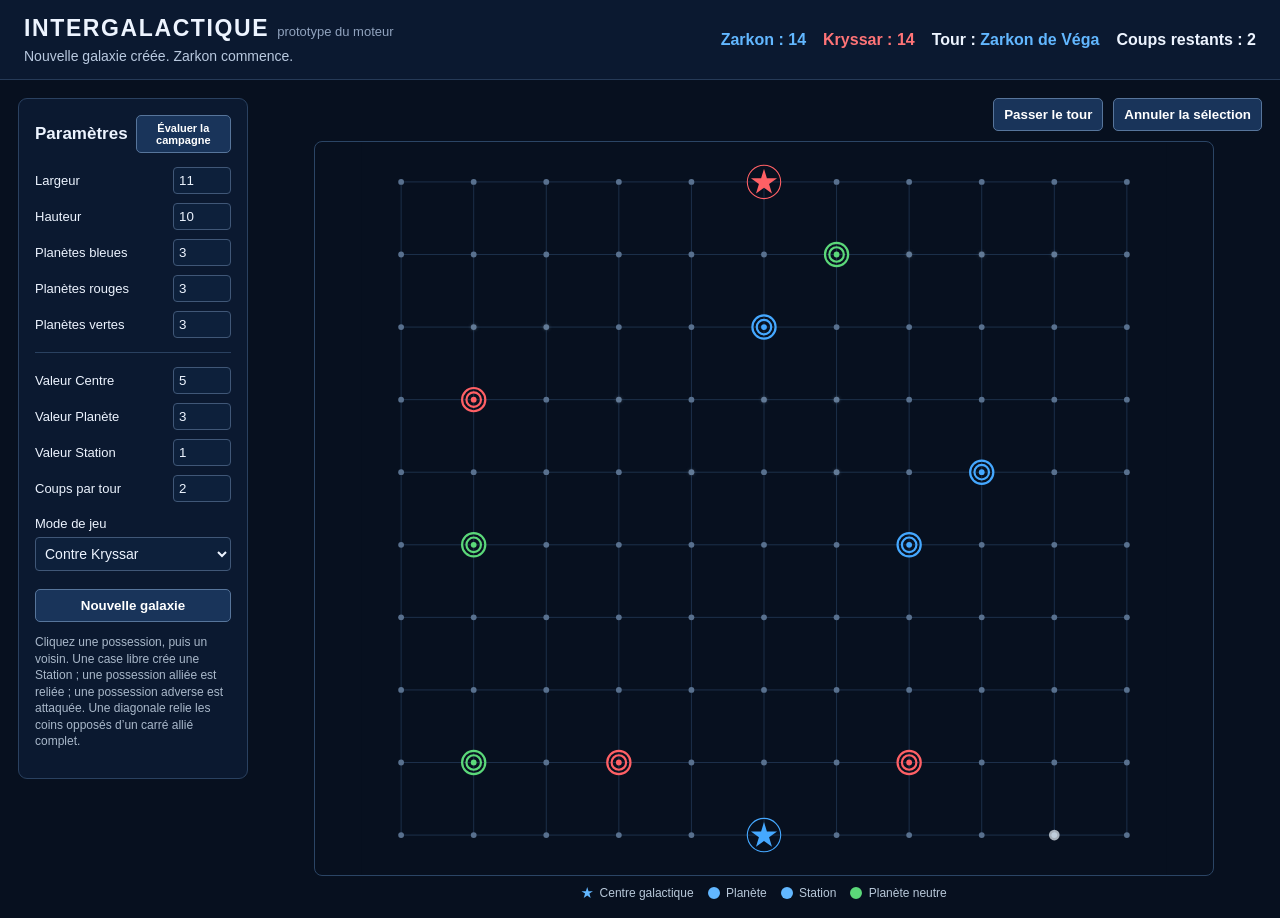
==== index.html @ 6a603766 "Base fonctionnelle INTERGALACTIQUE — déplacement Centre corrigé" ====
<!doctype html>
<html lang="fr">
<head>
  <meta charset="utf-8">
  <meta name="viewport" content="width=device-width, initial-scale=1">
  <title>INTERGALACTIQUE — prototype de réseaux</title>
  <link rel="stylesheet" href="styles.css">
</head>
<body>
  <header class="barre-haute">
    <div>
      <h1>INTERGALACTIQUE <span>prototype du moteur</span></h1>
      <p id="statut" role="status">Préparation de la galaxie…</p>
    </div>
    <div class="scores" aria-label="Scores potentiels">
      <span class="bleu">Zarkon : <output id="score-blue">0</output></span>
      <span class="rouge">Kryssar : <output id="score-red">0</output></span>
      <span>Tour : <strong id="joueur-actif" class="bleu">Zarkon</strong></span>
      <span>Coups restants : <output id="coups-restants">2</output></span>
    </div>
  </header>

  <main>
    <aside class="panneau" aria-label="Paramètres de la galaxie">
      <div class="panneau-entete">
        <h2>Paramètres</h2>
        <button id="evaluer-campagne" type="button">Évaluer la campagne</button>
      </div>
      <label>Largeur <input id="largeur" type="number" min="3" max="30" step="2" value="11"></label>
      <label>Hauteur <input id="hauteur" type="number" min="3" max="30" value="10"></label>
      <label>Planètes bleues <input id="planetes-blue" type="number" min="0" max="100" value="3"></label>
      <label>Planètes rouges <input id="planetes-red" type="number" min="0" max="100" value="3"></label>
      <label>Planètes vertes <input id="planetes-green" type="number" min="0" max="100" value="3"></label>
      <hr>
      <label>Valeur Centre <input id="valeur-centre" type="number" min="0" step="0.5" value="5"></label>
      <label>Valeur Planète <input id="valeur-planete" type="number" min="0" step="0.5" value="3"></label>
      <label>Valeur Station <input id="valeur-station" type="number" min="0" step="0.5" value="1"></label>
      <label>Coups par tour <input id="coups-par-tour" type="number" min="1" max="20" step="1" value="2"></label>
      <div class="mode-jeu">
        <label for="mode-jeu">Mode de jeu</label>
        <select id="mode-jeu">
          <option value="computer">Contre Kryssar</option>
          <option value="two-players">Seul dans la galaxie</option>
        </select>
      </div>
      <button id="nouvelle-galaxie" type="button">Nouvelle galaxie</button>
      <p class="aide">Cliquez une possession, puis un voisin. Une case libre crée une Station ; une possession alliée est reliée ; une possession adverse est attaquée. Une diagonale relie les coins opposés d’un carré allié complet.</p>
    </aside>

    <section class="zone-jeu" aria-label="Grille galactique">
      <div class="outils">
        <button id="passer-tour" type="button">Passer le tour</button>
        <button id="effacer-selection" type="button">Annuler la sélection</button>
      </div>
      <svg id="grille" viewBox="0 0 1000 1000" role="img" aria-label="Grille des réseaux galactiques"></svg>
      <section class="legende" aria-label="Légende">
        <span><i class="symbole centre bleu"></i> Centre galactique</span>
        <span><i class="symbole planete bleu"></i> Planète</span>
        <span><i class="symbole station bleu"></i> Station</span>
        <span><i class="symbole planete vert"></i> Planète neutre</span>
      </section>
    </section>
  </main>

  <dialog id="decision-campagne" aria-labelledby="titre-decision-campagne">
    <h2 id="titre-decision-campagne">Évaluer la campagne ?</h2>
    <p id="texte-decision-campagne">Souhaitez-vous continuer la partie ou terminer la campagne pour afficher le bilan actuel ?</p>
    <div class="actions-campagne" id="actions-decision-campagne">
      <button id="continuer-campagne" type="button">Continuer la partie</button>
      <button id="terminer-campagne" type="button">Terminer et afficher le bilan</button>
    </div>
    <section id="bilan-campagne" hidden aria-live="polite"></section>
    <div class="actions-campagne" id="actions-bilan-campagne" hidden>
      <button id="fermer-bilan" type="button">Fermer le bilan</button>
    </div>
  </dialog>

  <script src="config.js"></script>
  <script src="game-state.js"></script>
  <script src="network-engine.js"></script>
  <script src="rules.js"></script>
  <script src="renderer.js"></script>
  <script src="ai.js"></script>
  <script src="app.js"></script>
</body>
</html>
---- styles.css ----
:root { color-scheme: dark; font-family: Arial, sans-serif; background: #07101f; color: #edf4ff; }
* { box-sizing: border-box; }
body { margin: 0; min-height: 100vh; }
.barre-haute { display: flex; justify-content: space-between; align-items: center; gap: 24px; padding: 15px 24px; border-bottom: 1px solid #263a57; background: #0b1930; }
h1 { margin: 0; font-size: 23px; letter-spacing: .07em; } h1 span { color: #91a3be; font-size: 13px; font-weight: normal; letter-spacing: normal; } #statut { margin: 6px 0 0; color: #b9c9df; font-size: 14px; }
.scores { display: flex; flex-wrap: wrap; justify-content: flex-end; gap: 17px; font-weight: bold; } .bleu, .blue { color: #62b7ff; } .rouge, .red { color: #ff7477; }
main { display: grid; grid-template-columns: 230px minmax(0, 1fr); gap: 18px; max-width: 1400px; margin: 0 auto; padding: 18px; }
.panneau { align-self: start; padding: 16px; border: 1px solid #2a4160; border-radius: 9px; background: #0b1930; } .panneau h2 { margin: 0; font-size: 17px; } .panneau-entete { display: flex; align-items: center; justify-content: space-between; gap: 8px; margin-bottom: 14px; } #evaluer-campagne { padding: 6px 8px; font-size: 11px; }
label { display: grid; grid-template-columns: 1fr 58px; gap: 8px; align-items: center; margin: 9px 0; font-size: 13px; } input, select { width: 100%; padding: 5px; border: 1px solid #405777; border-radius: 4px; background: #0d203b; color: inherit; } .mode-jeu { margin: 14px 0 9px; } .mode-jeu label { display: block; margin: 0 0 6px; } .mode-jeu select { min-height: 34px; font-size: 14px; } hr { border: 0; border-top: 1px solid #2a4160; margin: 14px 0; }
button { padding: 8px 10px; border: 1px solid #57759b; border-radius: 5px; background: #19345a; color: #fff; font-weight: bold; cursor: pointer; } button:hover { background: #244a7d; } #nouvelle-galaxie { width: 100%; margin-top: 9px; } .aide { color: #a9b8ca; font-size: 12px; line-height: 1.38; }
.actions-campagne { display: flex; justify-content: flex-end; flex-wrap: wrap; gap: 10px; margin-top: 20px; } #decision-campagne { width: min(680px, calc(100vw - 36px)); max-height: calc(100vh - 40px); overflow: auto; padding: 24px; border: 1px solid #57759b; border-radius: 10px; background: #0b1930; color: #edf4ff; line-height: 1.5; } #decision-campagne::backdrop { background: rgb(0 0 0 / 70%); } #decision-campagne h2 { margin-top: 0; } #bilan-campagne li { margin: 8px 0; }
.zone-jeu { min-width: 0; } .outils { display: flex; justify-content: flex-end; gap: 10px; margin-bottom: 10px; } #grille { display: block; width: min(100%, 900px); height: auto; max-height: calc(100vh - 165px); margin: auto; border: 1px solid #2b4565; border-radius: 8px; background: #07101f; }
.space { fill: #07101f; } .grid-lines line { stroke: #243c5b; stroke-width: 1; } .links line { stroke-linecap: round; } .link-visible { stroke-width: 6; pointer-events: none; } .link-hit { stroke-width: 18; cursor: context-menu; } .crossing, .piece { cursor: pointer; } .zone-selection { pointer-events: all; } .point-visible { fill: #58708e; pointer-events: none; } .crossing:hover .point-visible { fill: #d8ebff; } .constellation-stars { pointer-events: none; } .constellation-group { opacity: .08; animation: constellation-cycle 10s ease-in-out var(--constellation-delay) infinite; } .constellation-star { fill: #d9edff; filter: drop-shadow(0 0 3px #b9e3ff); } @keyframes constellation-cycle { 0%, 100% { opacity: .08; } 25% { opacity: .9; } 45% { opacity: .08; } } .centre-ring { stroke-width: 1.5; pointer-events: none; } .piece.selected > :not(.zone-selection) { filter: drop-shadow(0 0 8px white); } .piece.pressed > :not(.zone-selection) { fill: #fff; stroke: #fff; } .piece.dragging-center { cursor: grabbing; } .piece.planet circle:not(.zone-selection) { stroke-width: 3; } .piece.station circle:not(.zone-selection) { stroke: #e9f5ff; stroke-width: 1; } .piece.station.pressed circle:not(.zone-selection) { stroke: #fff; }
.legende { display: flex; flex-wrap: wrap; justify-content: center; gap: 14px; margin-top: 10px; color: #b8c8d9; font-size: 12px; } .symbole { display: inline-block; width: 12px; height: 12px; vertical-align: -2px; margin-right: 3px; } .symbole.centre { clip-path: polygon(50% 0%, 61% 35%, 98% 35%, 68% 55%, 79% 92%, 50% 70%, 21% 92%, 32% 55%, 2% 35%, 39% 35%); } .symbole.planete { border: 2px solid currentColor; border-radius: 50%; } .symbole.station { border-radius: 50%; } .symbole.bleu { background: #62b7ff; color: #62b7ff; } .symbole.vert { background: #5bd879; color: #5bd879; }
@media (max-width: 760px) { .barre-haute { display: block; } .scores { justify-content: flex-start; margin-top: 10px; } main { grid-template-columns: 1fr; } .panneau { display: grid; grid-template-columns: 1fr 1fr; gap: 0 14px; } .panneau-entete, .panneau hr, .panneau .mode-jeu, .panneau .aide, #nouvelle-galaxie { grid-column: 1 / -1; } #grille { max-height: none; } }
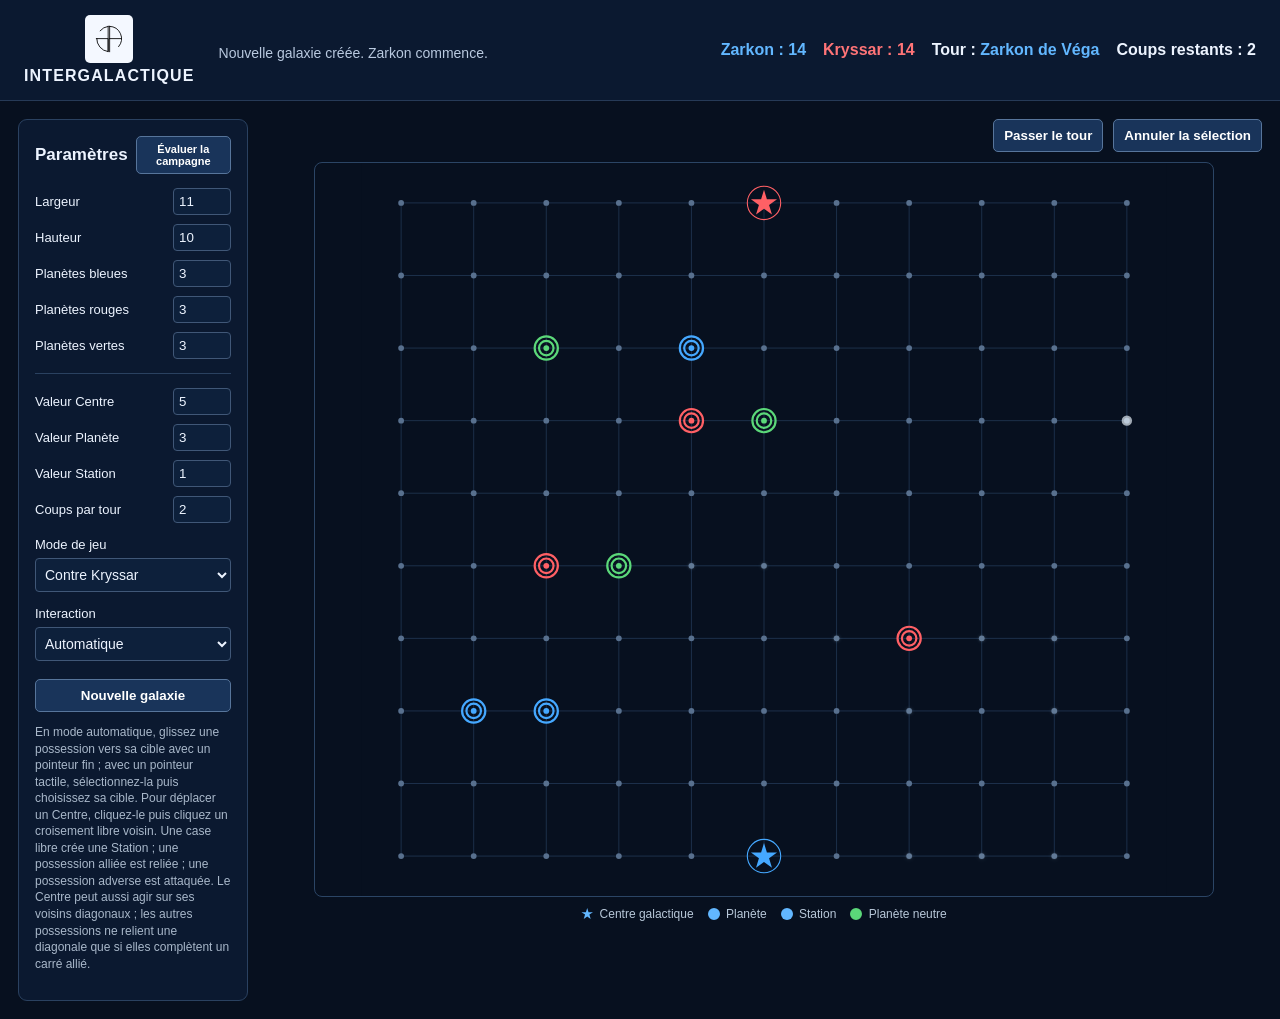
==== commit e0ed5bd8: "Stabilise INTERGALACTIQUE et ajoute le logo JA" ====
--- a/index.html
+++ b/index.html
@@ -8,8 +8,11 @@
 </head>
 <body>
   <header class="barre-haute">
-    <div>
-      <h1>INTERGALACTIQUE <span>prototype du moteur</span></h1>
+    <div class="marque">
+      <img class="logo-ja" src="logo-ja.svg" alt="Logo JA">
+      <h1>INTERGALACTIQUE</h1>
+    </div>
+    <div class="etat-partie">
       <p id="statut" role="status">Préparation de la galaxie…</p>
     </div>
     <div class="scores" aria-label="Scores potentiels">
@@ -43,8 +46,16 @@
           <option value="two-players">Seul dans la galaxie</option>
         </select>
       </div>
+      <div class="mode-jeu">
+        <label for="mode-interaction">Interaction</label>
+        <select id="mode-interaction">
+          <option value="auto">Automatique</option>
+          <option value="drag">Glisser-déposer</option>
+          <option value="selection">Sélection</option>
+        </select>
+      </div>
       <button id="nouvelle-galaxie" type="button">Nouvelle galaxie</button>
-      <p class="aide">Cliquez une possession, puis un voisin. Une case libre crée une Station ; une possession alliée est reliée ; une possession adverse est attaquée. Une diagonale relie les coins opposés d’un carré allié complet.</p>
+      <p class="aide">En mode automatique, glissez une possession vers sa cible avec un pointeur fin ; avec un pointeur tactile, sélectionnez-la puis choisissez sa cible. Pour déplacer un Centre, cliquez-le puis cliquez un croisement libre voisin. Une case libre crée une Station ; une possession alliée est reliée ; une possession adverse est attaquée. Le Centre peut aussi agir sur ses voisins diagonaux ; les autres possessions ne relient une diagonale que si elles complètent un carré allié.</p>
     </aside>
 
     <section class="zone-jeu" aria-label="Grille galactique">
--- a/styles.css
+++ b/styles.css
@@ -2,7 +2,8 @@
 * { box-sizing: border-box; }
 body { margin: 0; min-height: 100vh; }
 .barre-haute { display: flex; justify-content: space-between; align-items: center; gap: 24px; padding: 15px 24px; border-bottom: 1px solid #263a57; background: #0b1930; }
-h1 { margin: 0; font-size: 23px; letter-spacing: .07em; } h1 span { color: #91a3be; font-size: 13px; font-weight: normal; letter-spacing: normal; } #statut { margin: 6px 0 0; color: #b9c9df; font-size: 14px; }
+.marque { display: grid; justify-items: center; gap: 4px; } .logo-ja { width: 48px; height: 48px; padding: 4px; border-radius: 5px; background: #f4f8ff; } h1 { margin: 0; font-size: 16px; letter-spacing: .07em; } .etat-partie { flex: 1; } #statut { margin: 6px 0 0; color: #b9c9df; font-size: 14px; }
+#statut.valeur-blue, #statut.valeur-red, #statut.valeur-green { font-size: 18px; font-weight: bold; } #statut.valeur-blue { color: #62b7ff; } #statut.valeur-red { color: #ff7477; } #statut.valeur-green { color: #5bd879; }
 .scores { display: flex; flex-wrap: wrap; justify-content: flex-end; gap: 17px; font-weight: bold; } .bleu, .blue { color: #62b7ff; } .rouge, .red { color: #ff7477; }
 main { display: grid; grid-template-columns: 230px minmax(0, 1fr); gap: 18px; max-width: 1400px; margin: 0 auto; padding: 18px; }
 .panneau { align-self: start; padding: 16px; border: 1px solid #2a4160; border-radius: 9px; background: #0b1930; } .panneau h2 { margin: 0; font-size: 17px; } .panneau-entete { display: flex; align-items: center; justify-content: space-between; gap: 8px; margin-bottom: 14px; } #evaluer-campagne { padding: 6px 8px; font-size: 11px; }
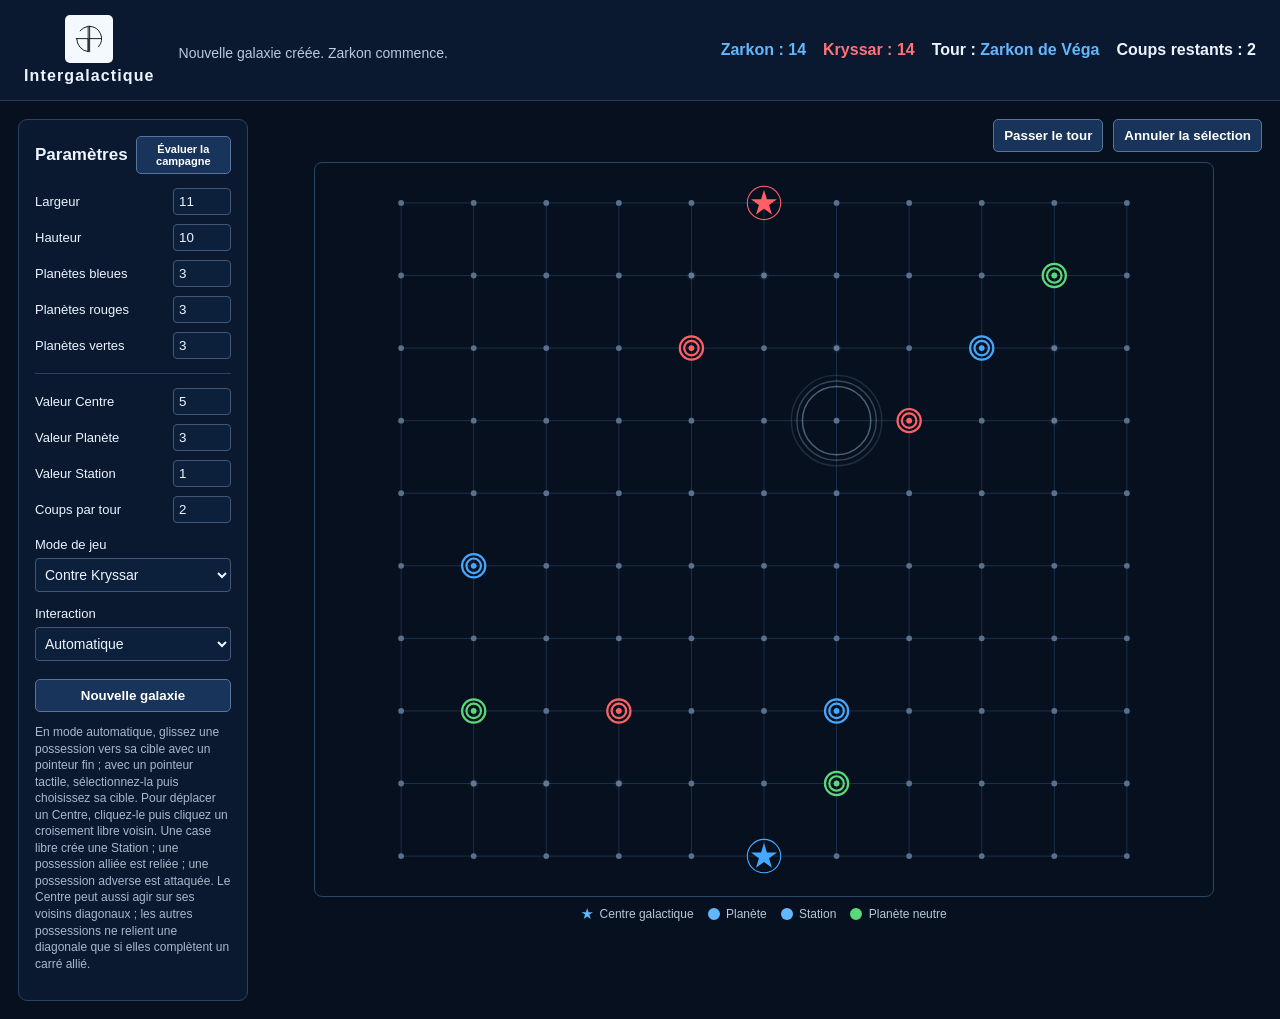
==== commit d9e4fb45: "Ajoute l’installation PWA d’INTERGALACTIQUE" ====
--- a/index.html
+++ b/index.html
@@ -3,14 +3,19 @@
 <head>
   <meta charset="utf-8">
   <meta name="viewport" content="width=device-width, initial-scale=1">
+  <meta name="theme-color" content="#0b1930">
+  <meta name="apple-mobile-web-app-capable" content="yes">
+  <meta name="apple-mobile-web-app-status-bar-style" content="black-translucent">
   <title>INTERGALACTIQUE — prototype de réseaux</title>
+  <link rel="manifest" href="manifest.webmanifest">
+  <link rel="apple-touch-icon" href="icon-192.png">
   <link rel="stylesheet" href="styles.css">
 </head>
 <body>
   <header class="barre-haute">
     <div class="marque">
       <img class="logo-ja" src="logo-ja.svg" alt="Logo JA">
-      <h1>INTERGALACTIQUE</h1>
+      <h1>Intergalactique</h1>
     </div>
     <div class="etat-partie">
       <p id="statut" role="status">Préparation de la galaxie…</p>
@@ -93,5 +98,10 @@
   <script src="renderer.js"></script>
   <script src="ai.js"></script>
   <script src="app.js"></script>
+  <script>
+    if ('serviceWorker' in navigator) {
+      window.addEventListener('load', () => navigator.serviceWorker.register('./service-worker.js'));
+    }
+  </script>
 </body>
 </html>
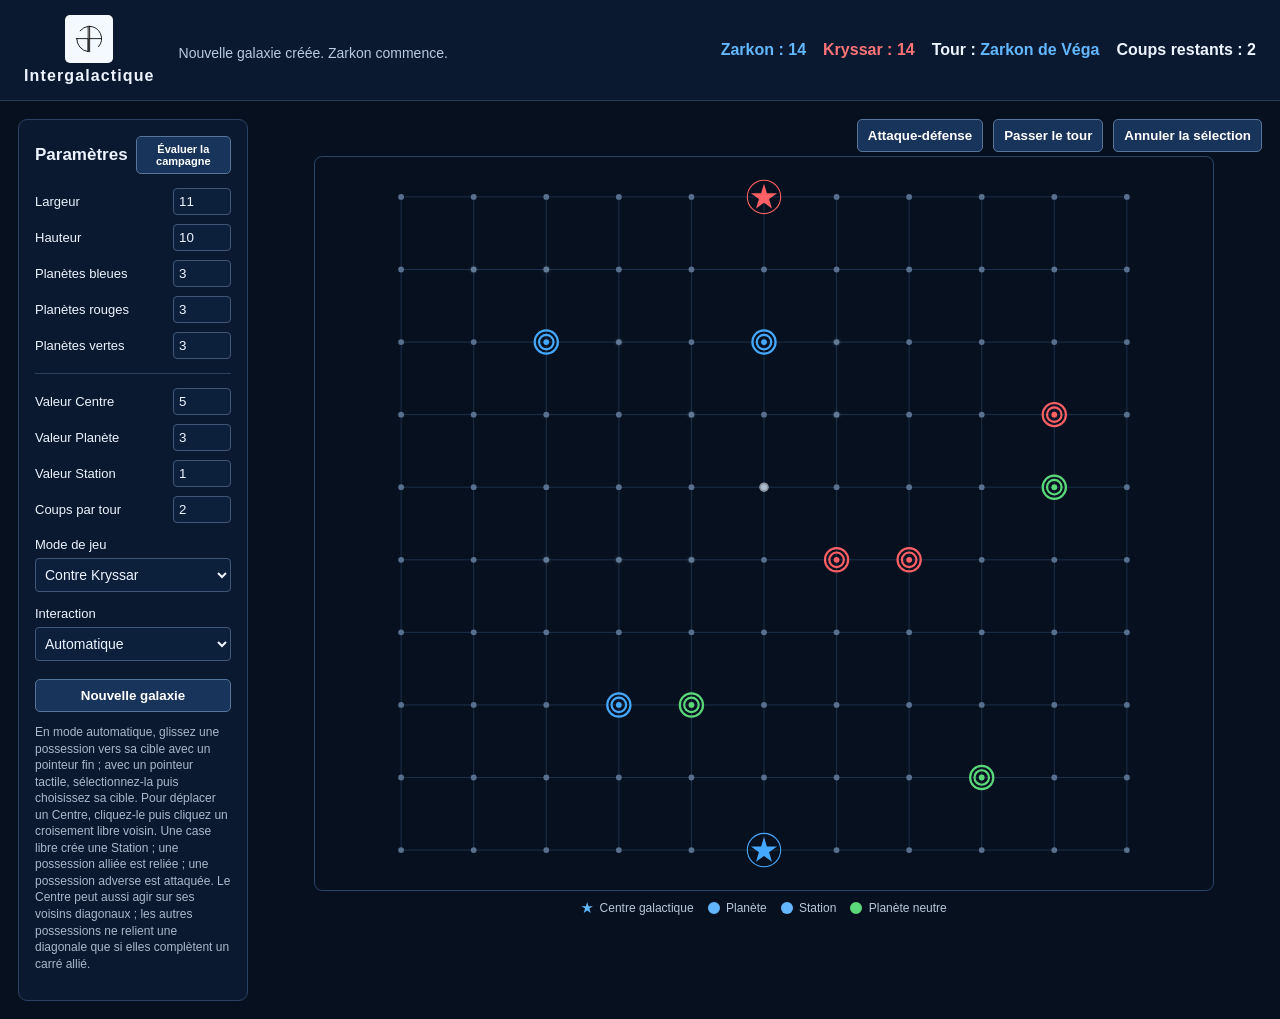
==== commit 578ef62b: "Améliore l’affichage des messages et de l’aide" ====
--- a/index.html
+++ b/index.html
@@ -65,6 +65,7 @@
 
     <section class="zone-jeu" aria-label="Grille galactique">
       <div class="outils">
+        <button id="attaque-defense" type="button">Attaque-défense</button>
         <button id="passer-tour" type="button">Passer le tour</button>
         <button id="effacer-selection" type="button">Annuler la sélection</button>
       </div>
@@ -78,7 +79,7 @@
     </section>
   </main>
 
-  <dialog id="decision-campagne" aria-labelledby="titre-decision-campagne">
+  <dialog id="decision-campagne" class="dialogue" aria-labelledby="titre-decision-campagne">
     <h2 id="titre-decision-campagne">Évaluer la campagne ?</h2>
     <p id="texte-decision-campagne">Souhaitez-vous continuer la partie ou terminer la campagne pour afficher le bilan actuel ?</p>
     <div class="actions-campagne" id="actions-decision-campagne">
@@ -91,6 +92,13 @@
     </div>
   </dialog>
 
+  <dialog id="attaque-defense-dialogue" class="dialogue" aria-labelledby="titre-attaque-defense">
+    <h2 id="titre-attaque-defense">Attaque-défense</h2>
+    <p>Une Planète attaque avec ses liaisons spatiales ; elle se défend avec tout son réseau si elle est reliée à son Centre, sinon avec ses liaisons spatiales.</p>
+    <p>Une Station spatiale attaque avec tout son réseau si elle est reliée à son Centre, sinon avec ses liaisons spatiales ; elle se défend avec ses liaisons spatiales.</p>
+    <form method="dialog" class="actions-campagne"><button type="submit">Fermer</button></form>
+  </dialog>
+
   <script src="config.js"></script>
   <script src="game-state.js"></script>
   <script src="network-engine.js"></script>
@@ -99,6 +107,9 @@
   <script src="ai.js"></script>
   <script src="app.js"></script>
   <script>
+    document.getElementById('attaque-defense').addEventListener('click', () => document.getElementById('attaque-defense-dialogue').showModal());
+  </script>
+  <script>
     if ('serviceWorker' in navigator) {
       window.addEventListener('load', () => navigator.serviceWorker.register('./service-worker.js'));
     }
--- a/styles.css
+++ b/styles.css
@@ -9,8 +9,8 @@
 .panneau { align-self: start; padding: 16px; border: 1px solid #2a4160; border-radius: 9px; background: #0b1930; } .panneau h2 { margin: 0; font-size: 17px; } .panneau-entete { display: flex; align-items: center; justify-content: space-between; gap: 8px; margin-bottom: 14px; } #evaluer-campagne { padding: 6px 8px; font-size: 11px; }
 label { display: grid; grid-template-columns: 1fr 58px; gap: 8px; align-items: center; margin: 9px 0; font-size: 13px; } input, select { width: 100%; padding: 5px; border: 1px solid #405777; border-radius: 4px; background: #0d203b; color: inherit; } .mode-jeu { margin: 14px 0 9px; } .mode-jeu label { display: block; margin: 0 0 6px; } .mode-jeu select { min-height: 34px; font-size: 14px; } hr { border: 0; border-top: 1px solid #2a4160; margin: 14px 0; }
 button { padding: 8px 10px; border: 1px solid #57759b; border-radius: 5px; background: #19345a; color: #fff; font-weight: bold; cursor: pointer; } button:hover { background: #244a7d; } #nouvelle-galaxie { width: 100%; margin-top: 9px; } .aide { color: #a9b8ca; font-size: 12px; line-height: 1.38; }
-.actions-campagne { display: flex; justify-content: flex-end; flex-wrap: wrap; gap: 10px; margin-top: 20px; } #decision-campagne { width: min(680px, calc(100vw - 36px)); max-height: calc(100vh - 40px); overflow: auto; padding: 24px; border: 1px solid #57759b; border-radius: 10px; background: #0b1930; color: #edf4ff; line-height: 1.5; } #decision-campagne::backdrop { background: rgb(0 0 0 / 70%); } #decision-campagne h2 { margin-top: 0; } #bilan-campagne li { margin: 8px 0; }
-.zone-jeu { min-width: 0; } .outils { display: flex; justify-content: flex-end; gap: 10px; margin-bottom: 10px; } #grille { display: block; width: min(100%, 900px); height: auto; max-height: calc(100vh - 165px); margin: auto; border: 1px solid #2b4565; border-radius: 8px; background: #07101f; }
+.actions-campagne { display: flex; justify-content: flex-end; flex-wrap: wrap; gap: 10px; margin-top: 20px; } .dialogue { width: min(680px, calc(100vw - 36px)); max-height: calc(100vh - 40px); overflow: auto; padding: 24px; border: 1px solid #57759b; border-radius: 10px; background: #0b1930; color: #edf4ff; line-height: 1.5; } .dialogue::backdrop { background: rgb(0 0 0 / 70%); } .dialogue h2 { margin-top: 0; } #bilan-campagne li { margin: 8px 0; }
+.zone-jeu { min-width: 0; } .outils { display: flex; justify-content: flex-end; gap: 10px; margin-bottom: 4px; } #grille { display: block; width: min(100%, 900px); height: auto; max-height: calc(100vh - 165px); margin: auto; border: 1px solid #2b4565; border-radius: 8px; background: #07101f; }
 .space { fill: #07101f; } .grid-lines line { stroke: #243c5b; stroke-width: 1; } .links line { stroke-linecap: round; } .link-visible { stroke-width: 6; pointer-events: none; } .link-hit { stroke-width: 18; cursor: context-menu; } .crossing, .piece { cursor: pointer; } .zone-selection { pointer-events: all; } .point-visible { fill: #58708e; pointer-events: none; } .crossing:hover .point-visible { fill: #d8ebff; } .constellation-stars { pointer-events: none; } .constellation-group { opacity: .08; animation: constellation-cycle 10s ease-in-out var(--constellation-delay) infinite; } .constellation-star { fill: #d9edff; filter: drop-shadow(0 0 3px #b9e3ff); } @keyframes constellation-cycle { 0%, 100% { opacity: .08; } 25% { opacity: .9; } 45% { opacity: .08; } } .centre-ring { stroke-width: 1.5; pointer-events: none; } .piece.selected > :not(.zone-selection) { filter: drop-shadow(0 0 8px white); } .piece.pressed > :not(.zone-selection) { fill: #fff; stroke: #fff; } .piece.dragging-center { cursor: grabbing; } .piece.planet circle:not(.zone-selection) { stroke-width: 3; } .piece.station circle:not(.zone-selection) { stroke: #e9f5ff; stroke-width: 1; } .piece.station.pressed circle:not(.zone-selection) { stroke: #fff; }
 .legende { display: flex; flex-wrap: wrap; justify-content: center; gap: 14px; margin-top: 10px; color: #b8c8d9; font-size: 12px; } .symbole { display: inline-block; width: 12px; height: 12px; vertical-align: -2px; margin-right: 3px; } .symbole.centre { clip-path: polygon(50% 0%, 61% 35%, 98% 35%, 68% 55%, 79% 92%, 50% 70%, 21% 92%, 32% 55%, 2% 35%, 39% 35%); } .symbole.planete { border: 2px solid currentColor; border-radius: 50%; } .symbole.station { border-radius: 50%; } .symbole.bleu { background: #62b7ff; color: #62b7ff; } .symbole.vert { background: #5bd879; color: #5bd879; }
 @media (max-width: 760px) { .barre-haute { display: block; } .scores { justify-content: flex-start; margin-top: 10px; } main { grid-template-columns: 1fr; } .panneau { display: grid; grid-template-columns: 1fr 1fr; gap: 0 14px; } .panneau-entete, .panneau hr, .panneau .mode-jeu, .panneau .aide, #nouvelle-galaxie { grid-column: 1 / -1; } #grille { max-height: none; } }
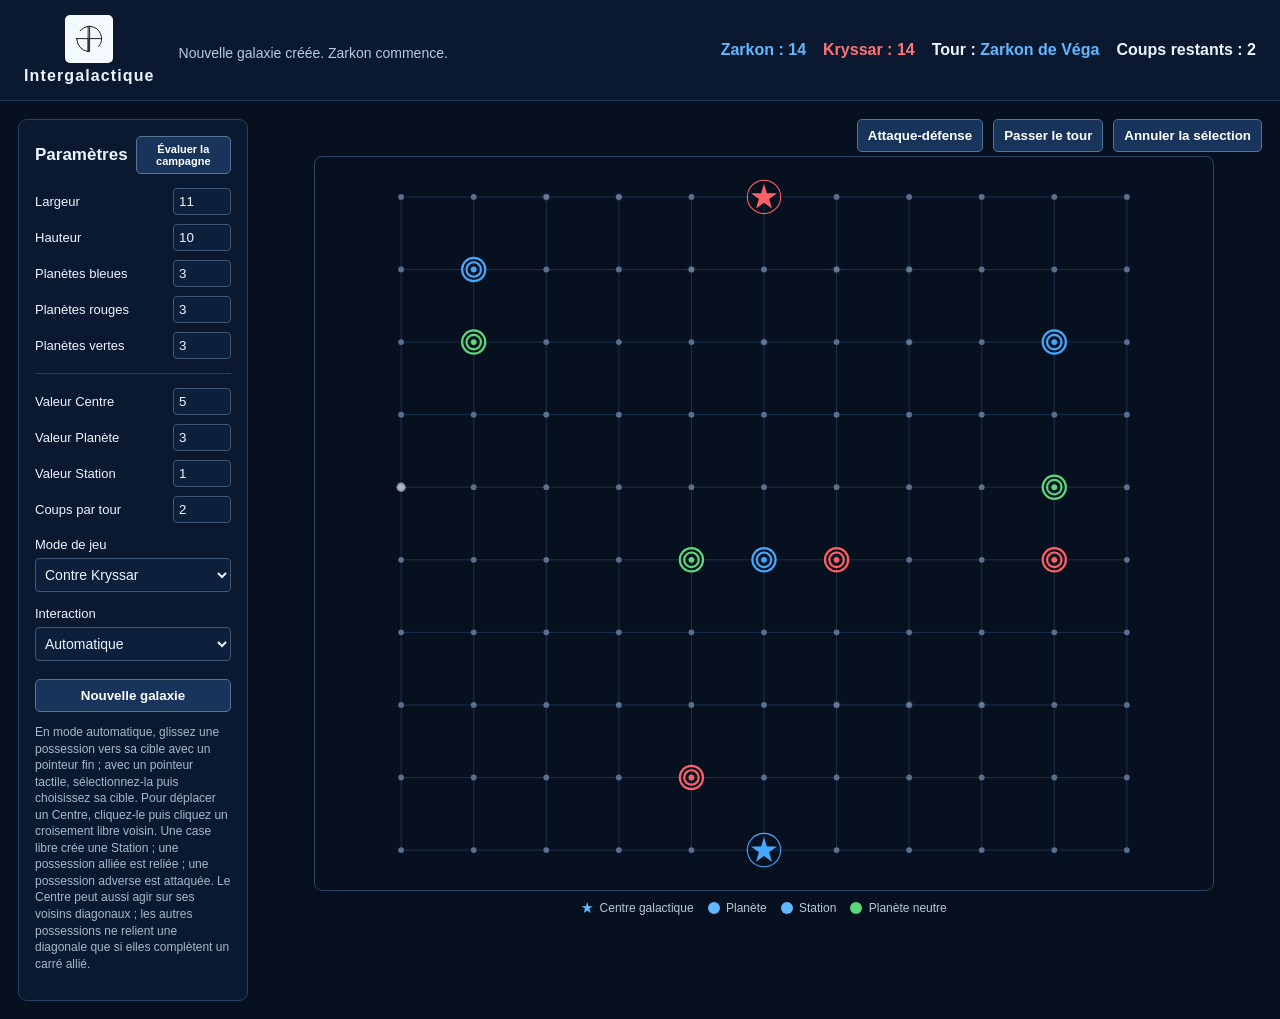
==== commit ac41ccb6: "Ajoute le processus d’actualisation PWA" ====
--- a/index.html
+++ b/index.html
@@ -16,6 +16,10 @@
     <div class="marque">
       <img class="logo-ja" src="logo-ja.svg" alt="Logo JA">
       <h1>Intergalactique</h1>
+      <section id="mise-a-jour" class="mise-a-jour" role="status" hidden>
+        <span id="message-mise-a-jour"></span>
+        <button id="actualiser-application" type="button">Actualiser l’application</button>
+      </section>
     </div>
     <div class="etat-partie">
       <p id="statut" role="status">Préparation de la galaxie…</p>
@@ -106,13 +110,9 @@
   <script src="renderer.js"></script>
   <script src="ai.js"></script>
   <script src="app.js"></script>
+  <script src="pwa.js"></script>
   <script>
     document.getElementById('attaque-defense').addEventListener('click', () => document.getElementById('attaque-defense-dialogue').showModal());
   </script>
-  <script>
-    if ('serviceWorker' in navigator) {
-      window.addEventListener('load', () => navigator.serviceWorker.register('./service-worker.js'));
-    }
-  </script>
 </body>
 </html>
--- a/styles.css
+++ b/styles.css
@@ -2,8 +2,9 @@
 * { box-sizing: border-box; }
 body { margin: 0; min-height: 100vh; }
 .barre-haute { display: flex; justify-content: space-between; align-items: center; gap: 24px; padding: 15px 24px; border-bottom: 1px solid #263a57; background: #0b1930; }
-.marque { display: grid; justify-items: center; gap: 4px; } .logo-ja { width: 48px; height: 48px; padding: 4px; border-radius: 5px; background: #f4f8ff; } h1 { margin: 0; font-size: 16px; letter-spacing: .07em; } .etat-partie { flex: 1; } #statut { margin: 6px 0 0; color: #b9c9df; font-size: 14px; }
+.marque { position: relative; display: grid; justify-items: center; gap: 4px; } .logo-ja { width: 48px; height: 48px; padding: 4px; border-radius: 5px; background: #f4f8ff; } h1 { margin: 0; font-size: 16px; letter-spacing: .07em; } .etat-partie { flex: 1; } #statut { margin: 6px 0 0; color: #b9c9df; font-size: 14px; }
 #statut.valeur-blue, #statut.valeur-red, #statut.valeur-green { font-size: 18px; font-weight: bold; } #statut.valeur-blue { color: #62b7ff; } #statut.valeur-red { color: #ff7477; } #statut.valeur-green { color: #5bd879; }
+.mise-a-jour { position: absolute; top: calc(100% + 4px); left: 50%; z-index: 2; display: flex; align-items: center; gap: 6px; width: max-content; padding: 3px 5px; border: 1px solid #52789e; border-radius: 5px; background: #183a5b; color: #eaf5ff; font-size: 11px; white-space: nowrap; transform: translateX(-50%); } .mise-a-jour[hidden] { display: none; } .mise-a-jour button { padding: 3px 6px; font-size: 11px; background: #2b5d86; }
 .scores { display: flex; flex-wrap: wrap; justify-content: flex-end; gap: 17px; font-weight: bold; } .bleu, .blue { color: #62b7ff; } .rouge, .red { color: #ff7477; }
 main { display: grid; grid-template-columns: 230px minmax(0, 1fr); gap: 18px; max-width: 1400px; margin: 0 auto; padding: 18px; }
 .panneau { align-self: start; padding: 16px; border: 1px solid #2a4160; border-radius: 9px; background: #0b1930; } .panneau h2 { margin: 0; font-size: 17px; } .panneau-entete { display: flex; align-items: center; justify-content: space-between; gap: 8px; margin-bottom: 14px; } #evaluer-campagne { padding: 6px 8px; font-size: 11px; }
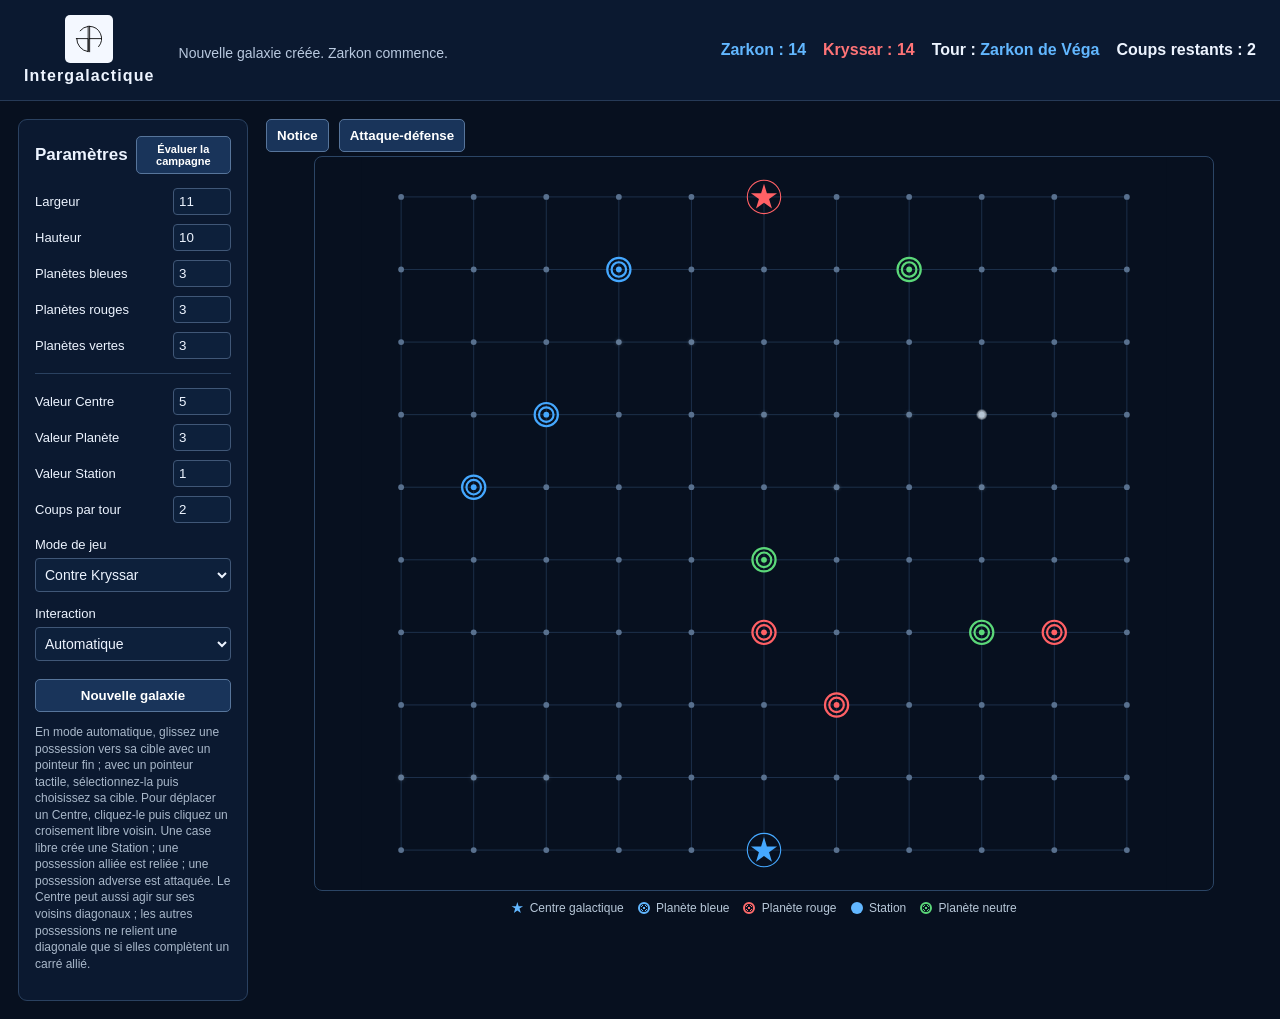
==== commit 2bc26fa2: "Améliore les interactions et les effets de capture" ====
--- a/index.html
+++ b/index.html
@@ -69,14 +69,14 @@
 
     <section class="zone-jeu" aria-label="Grille galactique">
       <div class="outils">
+        <button id="notice" type="button">Notice</button>
         <button id="attaque-defense" type="button">Attaque-défense</button>
-        <button id="passer-tour" type="button">Passer le tour</button>
-        <button id="effacer-selection" type="button">Annuler la sélection</button>
       </div>
       <svg id="grille" viewBox="0 0 1000 1000" role="img" aria-label="Grille des réseaux galactiques"></svg>
       <section class="legende" aria-label="Légende">
         <span><i class="symbole centre bleu"></i> Centre galactique</span>
-        <span><i class="symbole planete bleu"></i> Planète</span>
+        <span><i class="symbole planete bleu"></i> Planète bleue</span>
+        <span><i class="symbole planete rouge"></i> Planète rouge</span>
         <span><i class="symbole station bleu"></i> Station</span>
         <span><i class="symbole planete vert"></i> Planète neutre</span>
       </section>
@@ -103,6 +103,29 @@
     <form method="dialog" class="actions-campagne"><button type="submit">Fermer</button></form>
   </dialog>
 
+  <dialog id="notice-dialogue" class="dialogue" aria-labelledby="titre-notice">
+    <h2 id="titre-notice">Notice</h2>
+    <h3>Victoire</h3>
+    <p>La victoire est acquise en capturant le Centre galactique de l’adversaire, avec une planète ou une station reliée à son Centre galactique.</p>
+    <h3>Actions possibles</h3>
+    <ul>
+      <li><strong>Créer une Station et sa liaison spatiale :</strong> glisser-déposer une possession alliée vers un croisement libre voisin.</li>
+      <li><strong>Conquérir une Planète verte :</strong> glisser-déposer une possession alliée vers la Planète verte voisine.</li>
+      <li><strong>Relier deux possessions alliées :</strong> glisser-déposer l’une vers l’autre.</li>
+      <li><strong>Relier en diagonale avec une Planète ou une Station :</strong> les quatre coins du carré doivent être alliés.</li>
+      <li><strong>Attaquer une possession adverse :</strong> glisser-déposer une possession alliée vers elle.</li>
+      <li><strong>Créer ou attaquer en diagonale avec le Centre :</strong> glisser-déposer le Centre vers l’un de ses quatre voisins diagonaux.</li>
+      <li><strong>Annuler le dernier coup avant le tour adverse :</strong> pendant les 2 secondes d’attente, double-cliquez sur la nouvelle liaison spatiale.</li>
+      <li><strong>Déplacer le Centre (saut) :</strong> clic gauche sur votre Centre, puis clic gauche sur un croisement libre voisin, orthogonal ou diagonal.</li>
+      <li><strong>Afficher la valeur d’un Centre, d’une Planète ou d’une Station :</strong> simple clic gauche.</li>
+      <li><strong>Afficher la valeur d’un réseau :</strong> clic gauche ou droit sur une de ses liaisons spatiales.</li>
+      <li><strong>Lire les règles de combat :</strong> bouton <strong>Attaque-défense</strong>.</li>
+      <li><strong>Créer une nouvelle partie :</strong> bouton <strong>Nouvelle galaxie</strong>.</li>
+      <li><strong>Mettre l’application à jour :</strong> lorsque le message l’indique, bouton <strong>Actualiser l’application</strong>.</li>
+    </ul>
+    <form method="dialog" class="actions-campagne"><button type="submit">Fermer</button></form>
+  </dialog>
+
   <script src="config.js"></script>
   <script src="game-state.js"></script>
   <script src="network-engine.js"></script>
@@ -112,6 +135,7 @@
   <script src="app.js"></script>
   <script src="pwa.js"></script>
   <script>
+    document.getElementById('notice').addEventListener('click', () => document.getElementById('notice-dialogue').showModal());
     document.getElementById('attaque-defense').addEventListener('click', () => document.getElementById('attaque-defense-dialogue').showModal());
   </script>
 </body>
--- a/styles.css
+++ b/styles.css
@@ -11,7 +11,7 @@
 label { display: grid; grid-template-columns: 1fr 58px; gap: 8px; align-items: center; margin: 9px 0; font-size: 13px; } input, select { width: 100%; padding: 5px; border: 1px solid #405777; border-radius: 4px; background: #0d203b; color: inherit; } .mode-jeu { margin: 14px 0 9px; } .mode-jeu label { display: block; margin: 0 0 6px; } .mode-jeu select { min-height: 34px; font-size: 14px; } hr { border: 0; border-top: 1px solid #2a4160; margin: 14px 0; }
 button { padding: 8px 10px; border: 1px solid #57759b; border-radius: 5px; background: #19345a; color: #fff; font-weight: bold; cursor: pointer; } button:hover { background: #244a7d; } #nouvelle-galaxie { width: 100%; margin-top: 9px; } .aide { color: #a9b8ca; font-size: 12px; line-height: 1.38; }
 .actions-campagne { display: flex; justify-content: flex-end; flex-wrap: wrap; gap: 10px; margin-top: 20px; } .dialogue { width: min(680px, calc(100vw - 36px)); max-height: calc(100vh - 40px); overflow: auto; padding: 24px; border: 1px solid #57759b; border-radius: 10px; background: #0b1930; color: #edf4ff; line-height: 1.5; } .dialogue::backdrop { background: rgb(0 0 0 / 70%); } .dialogue h2 { margin-top: 0; } #bilan-campagne li { margin: 8px 0; }
-.zone-jeu { min-width: 0; } .outils { display: flex; justify-content: flex-end; gap: 10px; margin-bottom: 4px; } #grille { display: block; width: min(100%, 900px); height: auto; max-height: calc(100vh - 165px); margin: auto; border: 1px solid #2b4565; border-radius: 8px; background: #07101f; }
+.zone-jeu { min-width: 0; } .outils { display: flex; justify-content: flex-start; gap: 10px; margin-bottom: 4px; } #grille { display: block; width: min(100%, 900px); height: auto; max-height: calc(100vh - 165px); margin: auto; border: 1px solid #2b4565; border-radius: 8px; background: #07101f; }
 .space { fill: #07101f; } .grid-lines line { stroke: #243c5b; stroke-width: 1; } .links line { stroke-linecap: round; } .link-visible { stroke-width: 6; pointer-events: none; } .link-hit { stroke-width: 18; cursor: context-menu; } .crossing, .piece { cursor: pointer; } .zone-selection { pointer-events: all; } .point-visible { fill: #58708e; pointer-events: none; } .crossing:hover .point-visible { fill: #d8ebff; } .constellation-stars { pointer-events: none; } .constellation-group { opacity: .08; animation: constellation-cycle 10s ease-in-out var(--constellation-delay) infinite; } .constellation-star { fill: #d9edff; filter: drop-shadow(0 0 3px #b9e3ff); } @keyframes constellation-cycle { 0%, 100% { opacity: .08; } 25% { opacity: .9; } 45% { opacity: .08; } } .centre-ring { stroke-width: 1.5; pointer-events: none; } .piece.selected > :not(.zone-selection) { filter: drop-shadow(0 0 8px white); } .piece.pressed > :not(.zone-selection) { fill: #fff; stroke: #fff; } .piece.dragging-center { cursor: grabbing; } .piece.planet circle:not(.zone-selection) { stroke-width: 3; } .piece.station circle:not(.zone-selection) { stroke: #e9f5ff; stroke-width: 1; } .piece.station.pressed circle:not(.zone-selection) { stroke: #fff; }
-.legende { display: flex; flex-wrap: wrap; justify-content: center; gap: 14px; margin-top: 10px; color: #b8c8d9; font-size: 12px; } .symbole { display: inline-block; width: 12px; height: 12px; vertical-align: -2px; margin-right: 3px; } .symbole.centre { clip-path: polygon(50% 0%, 61% 35%, 98% 35%, 68% 55%, 79% 92%, 50% 70%, 21% 92%, 32% 55%, 2% 35%, 39% 35%); } .symbole.planete { border: 2px solid currentColor; border-radius: 50%; } .symbole.station { border-radius: 50%; } .symbole.bleu { background: #62b7ff; color: #62b7ff; } .symbole.vert { background: #5bd879; color: #5bd879; }
+.legende { display: flex; flex-wrap: wrap; justify-content: center; gap: 14px; margin-top: 10px; color: #b8c8d9; font-size: 12px; } .symbole { display: inline-block; width: 12px; height: 12px; vertical-align: -2px; margin-right: 3px; } .symbole.centre { clip-path: polygon(50% 0%, 61% 35%, 98% 35%, 68% 55%, 79% 92%, 50% 70%, 21% 92%, 32% 55%, 2% 35%, 39% 35%); } .symbole.planete { border: 2px solid currentColor; border-radius: 50%; } .symbole.station { border-radius: 50%; } .symbole.bleu { background: #62b7ff; color: #62b7ff; } .symbole.rouge { background: #ff6b6b; color: #ff6b6b; } .symbole.vert { background: #5bd879; color: #5bd879; } .symbole.planete.bleu, .symbole.planete.rouge, .symbole.planete.vert { background: radial-gradient(circle, currentColor 0 22%, transparent 24% 48%, currentColor 50% 60%, transparent 62%); }
 @media (max-width: 760px) { .barre-haute { display: block; } .scores { justify-content: flex-start; margin-top: 10px; } main { grid-template-columns: 1fr; } .panneau { display: grid; grid-template-columns: 1fr 1fr; gap: 0 14px; } .panneau-entete, .panneau hr, .panneau .mode-jeu, .panneau .aide, #nouvelle-galaxie { grid-column: 1 / -1; } #grille { max-height: none; } }
